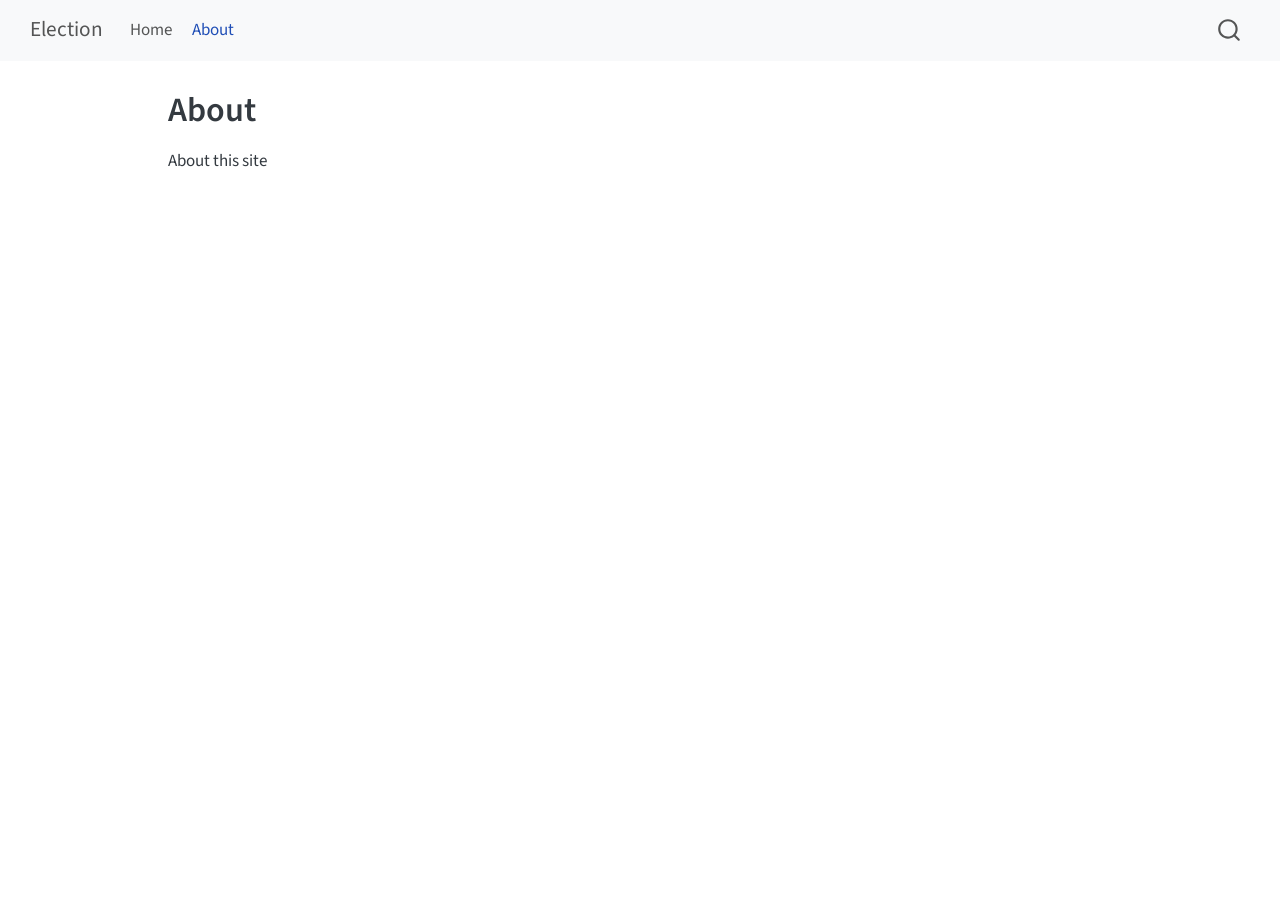
==== about.html @ cf4be421 "Publish Quarto website" ====
<!DOCTYPE html>
<html xmlns="http://www.w3.org/1999/xhtml" lang="en" xml:lang="en"><head>

<meta charset="utf-8">
<meta name="generator" content="quarto-1.10.19">

<meta name="viewport" content="width=device-width, initial-scale=1.0, user-scalable=yes">


<title>About – Election</title>
<style>
/* Default styles provided by pandoc.
** See https://pandoc.org/MANUAL.html#variables-for-html for config info.
*/
span.smallcaps{font-variant: small-caps;}
div.columns{display: flex; gap: 1.5em;}
div.column{flex: auto;}
@media screen {
div.columns{gap: min(4vw, 1.5em);}
div.column{overflow-x: auto;}
}
div.hanging-indent{margin-left: 1.5em; text-indent: -1.5em;}
ul.task-list{list-style: none;}
ul.task-list li input[type="checkbox"] {
  width: 0.8em;
  margin: 0 0.8em 0.2em -1em; /* quarto-specific, see https://github.com/quarto-dev/quarto-cli/issues/4556 */ 
  vertical-align: middle;
}
</style>


<script src="site_libs/quarto-nav/quarto-nav.js"></script>
<script src="site_libs/quarto-nav/headroom.min.js"></script>
<script src="site_libs/clipboard/clipboard.min.js"></script>
<script src="site_libs/quarto-search/autocomplete.umd.js"></script>
<script src="site_libs/quarto-search/fuse.min.js"></script>
<script src="site_libs/quarto-search/quarto-search.js"></script>
<meta name="quarto:offset" content="./">
<script src="site_libs/quarto-html/quarto.js" type="module"></script>
<script src="site_libs/quarto-html/tabsets/tabsets.js" type="module"></script>
<script src="site_libs/quarto-html/popper.min.js"></script>
<script src="site_libs/quarto-html/tippy.umd.min.js"></script>
<script src="site_libs/quarto-html/anchor.min.js"></script>
<link href="site_libs/quarto-html/tippy.css" rel="stylesheet">
<link href="site_libs/quarto-html/quarto-syntax-highlighting-bf27225e3a48a9273f3daa8f8e829971.css" rel="stylesheet" id="quarto-text-highlighting-styles">
<script src="site_libs/bootstrap/bootstrap.min.js"></script>
<link href="site_libs/bootstrap/bootstrap-icons.css" rel="stylesheet">
<link href="site_libs/bootstrap/bootstrap-977607561cd60f84a551947bb62c3781.min.css" rel="stylesheet" append-hash="true" id="quarto-bootstrap" data-mode="light">
<script id="quarto-search-options" type="application/json">{
  "location": "navbar",
  "copy-button": false,
  "collapse-after": 3,
  "panel-placement": "end",
  "type": "overlay",
  "limit": 50,
  "keyboard-shortcut": [
    "f",
    "/",
    "s"
  ],
  "show-item-context": false,
  "language": {
    "search-no-results-text": "No results",
    "search-matching-documents-text": "matching documents",
    "search-copy-link-title": "Copy link to search",
    "search-hide-matches-text": "Hide additional matches",
    "search-more-match-text": "more match in this document",
    "search-more-matches-text": "more matches in this document",
    "search-clear-button-title": "Clear",
    "search-text-placeholder": "",
    "search-detached-cancel-button-title": "Cancel",
    "search-submit-button-title": "Submit",
    "search-label": "Search"
  }
}</script>


<link rel="stylesheet" href="styles.css">
</head>

<body class="nav-fixed quarto-light">

<div id="quarto-search-results"></div>
  <header id="quarto-header" class="headroom fixed-top">
    <nav class="navbar navbar-expand-lg " data-bs-theme="dark">
      <div class="navbar-container container-fluid">
      <div class="navbar-brand-container mx-auto">
    <a class="navbar-brand" href="./index.html">
    <span class="navbar-title">Election</span>
    </a>
  </div>
            <div id="quarto-search" class="" title="Search"></div>
          <button class="navbar-toggler" type="button" data-bs-toggle="collapse" data-bs-target="#navbarCollapse" aria-controls="navbarCollapse" role="menu" aria-expanded="false" aria-label="Toggle navigation" onclick="if (window.quartoToggleHeadroom) { window.quartoToggleHeadroom(); }">
  <span class="navbar-toggler-icon"></span>
</button>
          <div class="collapse navbar-collapse" id="navbarCollapse">
            <ul class="navbar-nav navbar-nav-scroll me-auto">
  <li class="nav-item">
    <a class="nav-link" href="./index.html"> 
<span class="menu-text">Home</span></a>
  </li>  
  <li class="nav-item">
    <a class="nav-link active" href="./about.html" aria-current="page"> 
<span class="menu-text">About</span></a>
  </li>  
</ul>
          </div> <!-- /navcollapse -->
            <div class="quarto-navbar-tools">
</div>
      </div> <!-- /container-fluid -->
    </nav>
</header>
<!-- content -->
<div id="quarto-content" class="quarto-container page-columns page-rows-contents page-layout-article page-navbar">
<!-- sidebar -->
<!-- margin-sidebar -->
    <div id="quarto-margin-sidebar" class="sidebar margin-sidebar zindex-bottom">
        
    </div>
<!-- main -->
<main class="content" id="quarto-document-content">

<header id="title-block-header" class="quarto-title-block default">
<div class="quarto-title">
<h1 class="title">About</h1>
</div>



<div class="quarto-title-meta">

    
  
    
  </div>
  


</header>


<p>About this site</p>



</main> <!-- /main -->
<script id="quarto-html-after-body" type="application/javascript">
  window.document.addEventListener("DOMContentLoaded", function (event) {
    const icon = "";
    const anchorJS = new window.AnchorJS();
    anchorJS.options = {
      placement: 'right',
      icon: icon
    };
    anchorJS.add('.anchored');
    const isCodeAnnotation = (el) => {
      for (const clz of el.classList) {
        if (clz.startsWith('code-annotation-')) {                     
          return true;
        }
      }
      return false;
    }
    const onCopySuccess = function(e) {
      // button target
      const button = e.trigger;
      // don't keep focus
      button.blur();
      // flash "checked"
      button.classList.add('code-copy-button-checked');
      var currentTitle = button.getAttribute("title");
      button.setAttribute("title", "Copied!");
      let tooltip;
      if (window.bootstrap) {
        button.setAttribute("data-bs-toggle", "tooltip");
        button.setAttribute("data-bs-placement", "left");
        button.setAttribute("data-bs-title", "Copied!");
        tooltip = new bootstrap.Tooltip(button, 
          { trigger: "manual", 
            customClass: "code-copy-button-tooltip",
            offset: [0, -8]});
        tooltip.show();    
      }
      setTimeout(function() {
        if (tooltip) {
          tooltip.hide();
          button.removeAttribute("data-bs-title");
          button.removeAttribute("data-bs-toggle");
          button.removeAttribute("data-bs-placement");
        }
        button.setAttribute("title", currentTitle);
        button.classList.remove('code-copy-button-checked');
      }, 1000);
      // clear code selection
      e.clearSelection();
    }
    const getTextToCopy = function(trigger) {
      const outerScaffold = trigger.parentElement.cloneNode(true);
      const codeEl = outerScaffold.querySelector('code');
      for (const childEl of codeEl.children) {
        if (isCodeAnnotation(childEl)) {
          childEl.remove();
        }
      }
      return codeEl.innerText;
    }
    const clipboard = new window.ClipboardJS('.code-copy-button:not([data-in-quarto-modal])', {
      text: getTextToCopy
    });
    clipboard.on('success', onCopySuccess);
    if (window.document.getElementById('quarto-embedded-source-code-modal')) {
      const clipboardModal = new window.ClipboardJS('.code-copy-button[data-in-quarto-modal]', {
        text: getTextToCopy,
        container: window.document.getElementById('quarto-embedded-source-code-modal')
      });
      clipboardModal.on('success', onCopySuccess);
    }
      var localhostRegex = new RegExp(/^(?:http|https):\/\/localhost\:?[0-9]*\//);
      var mailtoRegex = new RegExp(/^mailto:/);
        var filterRegex = new RegExp('/' + window.location.host + '/');
      var isInternal = (href) => {
          return filterRegex.test(href) || localhostRegex.test(href) || mailtoRegex.test(href);
      }
      // Inspect non-navigation links and adorn them if external
     var links = window.document.querySelectorAll('a[href]:not(.nav-link):not(.navbar-brand):not(.toc-action):not(.sidebar-link):not(.sidebar-item-toggle):not(.pagination-link):not(.no-external):not([aria-hidden]):not(.dropdown-item):not(.quarto-navigation-tool):not(.about-link)');
      for (var i=0; i<links.length; i++) {
        const link = links[i];
        if (!isInternal(link.href)) {
          // undo the damage that might have been done by quarto-nav.js in the case of
          // links that we want to consider external
          if (link.dataset.originalHref !== undefined) {
            link.href = link.dataset.originalHref;
          }
        }
      }
    function tippyHover(el, contentFn, onTriggerFn, onUntriggerFn) {
      const config = {
        allowHTML: true,
        maxWidth: 500,
        delay: 100,
        arrow: false,
        appendTo: function(el) {
            return el.parentElement;
        },
        interactive: true,
        interactiveBorder: 10,
        theme: 'quarto',
        placement: 'bottom-start',
      };
      if (contentFn) {
        config.content = contentFn;
      }
      if (onTriggerFn) {
        config.onTrigger = onTriggerFn;
      }
      if (onUntriggerFn) {
        config.onUntrigger = onUntriggerFn;
      }
      window.tippy(el, config); 
    }
    const noterefs = window.document.querySelectorAll('a[role="doc-noteref"]');
    for (var i=0; i<noterefs.length; i++) {
      const ref = noterefs[i];
      tippyHover(ref, function() {
        // use id or data attribute instead here
        let href = ref.getAttribute('data-footnote-href') || ref.getAttribute('href');
        try { href = new URL(href).hash; } catch {}
        const id = href.replace(/^#\/?/, "");
        const note = window.document.getElementById(id);
        if (note) {
          return note.innerHTML;
        } else {
          return "";
        }
      });
    }
    const xrefs = window.document.querySelectorAll('a.quarto-xref');
    const processXRef = (id, note) => {
      // Strip column container classes
      const stripColumnClz = (el) => {
        el.classList.remove("page-full", "page-columns");
        if (el.children) {
          for (const child of el.children) {
            stripColumnClz(child);
          }
        }
      }
      stripColumnClz(note)
      if (id === null || id.startsWith('sec-')) {
        // Special case sections, only their first couple elements
        const container = document.createElement("div");
        if (note.children && note.children.length > 2) {
          container.appendChild(note.children[0].cloneNode(true));
          for (let i = 1; i < note.children.length; i++) {
            const child = note.children[i];
            if (child.tagName === "P" && child.innerText === "") {
              continue;
            } else {
              container.appendChild(child.cloneNode(true));
              break;
            }
          }
          if (window.Quarto?.typesetMath) {
            window.Quarto.typesetMath(container);
          }
          return container.innerHTML
        } else {
          if (window.Quarto?.typesetMath) {
            window.Quarto.typesetMath(note);
          }
          return note.innerHTML;
        }
      } else {
        // Remove any anchor links if they are present
        const anchorLink = note.querySelector('a.anchorjs-link');
        if (anchorLink) {
          anchorLink.remove();
        }
        if (window.Quarto?.typesetMath) {
          window.Quarto.typesetMath(note);
        }
        if (note.classList.contains("callout")) {
          return note.outerHTML;
        } else {
          return note.innerHTML;
        }
      }
    }
    for (var i=0; i<xrefs.length; i++) {
      const xref = xrefs[i];
      tippyHover(xref, undefined, function(instance) {
        instance.disable();
        let url = xref.getAttribute('href');
        let hash = undefined; 
        if (url.startsWith('#')) {
          hash = url;
        } else {
          try { hash = new URL(url).hash; } catch {}
        }
        if (hash) {
          const id = hash.replace(/^#\/?/, "");
          const note = window.document.getElementById(id);
          if (note !== null) {
            try {
              const html = processXRef(id, note.cloneNode(true));
              instance.setContent(html);
            } finally {
              instance.enable();
              instance.show();
            }
          } else {
            // See if we can fetch this
            fetch(url.split('#')[0])
            .then(res => res.text())
            .then(html => {
              const parser = new DOMParser();
              const htmlDoc = parser.parseFromString(html, "text/html");
              const note = htmlDoc.getElementById(id);
              if (note !== null) {
                const html = processXRef(id, note);
                instance.setContent(html);
              } 
            }).finally(() => {
              instance.enable();
              instance.show();
            });
          }
        } else {
          // See if we can fetch a full url (with no hash to target)
          // This is a special case and we should probably do some content thinning / targeting
          fetch(url)
          .then(res => res.text())
          .then(html => {
            const parser = new DOMParser();
            const htmlDoc = parser.parseFromString(html, "text/html");
            const note = htmlDoc.querySelector('main.content');
            if (note !== null) {
              // This should only happen for chapter cross references
              // (since there is no id in the URL)
              // remove the first header
              if (note.children.length > 0 && note.children[0].tagName === "HEADER") {
                note.children[0].remove();
              }
              const html = processXRef(null, note);
              instance.setContent(html);
            } 
          }).finally(() => {
            instance.enable();
            instance.show();
          });
        }
      }, function(instance) {
      });
    }
        let selectedAnnoteEl;
        const selectorForAnnotation = ( cell, annotation) => {
          let cellAttr = 'data-code-cell="' + cell + '"';
          let lineAttr = 'data-code-annotation="' +  annotation + '"';
          const selector = 'span[' + cellAttr + '][' + lineAttr + ']';
          return selector;
        }
        const selectCodeLines = (annoteEl) => {
          const doc = window.document;
          const targetCell = annoteEl.getAttribute("data-target-cell");
          const targetAnnotation = annoteEl.getAttribute("data-target-annotation");
          const annoteSpan = window.document.querySelector(selectorForAnnotation(targetCell, targetAnnotation));
          const lines = annoteSpan.getAttribute("data-code-lines").split(",");
          const lineIds = lines.map((line) => {
            return targetCell + "-" + line;
          })
          let top = null;
          let height = null;
          let parent = null;
          if (lineIds.length > 0) {
              //compute the position of the single el (top and bottom and make a div)
              const el = window.document.getElementById(lineIds[0]);
              top = el.offsetTop;
              height = el.offsetHeight;
              parent = el.parentElement.parentElement;
            if (lineIds.length > 1) {
              const lastEl = window.document.getElementById(lineIds[lineIds.length - 1]);
              const bottom = lastEl.offsetTop + lastEl.offsetHeight;
              height = bottom - top;
            }
            if (top !== null && height !== null && parent !== null) {
              // cook up a div (if necessary) and position it 
              let div = window.document.getElementById("code-annotation-line-highlight");
              if (div === null) {
                div = window.document.createElement("div");
                div.setAttribute("id", "code-annotation-line-highlight");
                div.style.position = 'absolute';
                parent.appendChild(div);
              }
              div.style.top = top - 2 + "px";
              div.style.height = height + 4 + "px";
              div.style.left = 0;
              let gutterDiv = window.document.getElementById("code-annotation-line-highlight-gutter");
              if (gutterDiv === null) {
                gutterDiv = window.document.createElement("div");
                gutterDiv.setAttribute("id", "code-annotation-line-highlight-gutter");
                gutterDiv.style.position = 'absolute';
                const codeCell = window.document.getElementById(targetCell);
                const gutter = codeCell.querySelector('.code-annotation-gutter');
                gutter.appendChild(gutterDiv);
              }
              gutterDiv.style.top = top - 2 + "px";
              gutterDiv.style.height = height + 4 + "px";
            }
            selectedAnnoteEl = annoteEl;
          }
        };
        const unselectCodeLines = () => {
          const elementsIds = ["code-annotation-line-highlight", "code-annotation-line-highlight-gutter"];
          elementsIds.forEach((elId) => {
            const div = window.document.getElementById(elId);
            if (div) {
              div.remove();
            }
          });
          selectedAnnoteEl = undefined;
        };
          // Handle positioning of the toggle
      window.addEventListener(
        "resize",
        throttle(() => {
          elRect = undefined;
          if (selectedAnnoteEl) {
            selectCodeLines(selectedAnnoteEl);
          }
        }, 10)
      );
      function throttle(fn, ms) {
      let throttle = false;
      let timer;
        return (...args) => {
          if(!throttle) { // first call gets through
              fn.apply(this, args);
              throttle = true;
          } else { // all the others get throttled
              if(timer) clearTimeout(timer); // cancel #2
              timer = setTimeout(() => {
                fn.apply(this, args);
                timer = throttle = false;
              }, ms);
          }
        };
      }
        // Attach click handler to the DT
        const annoteDls = window.document.querySelectorAll('dt[data-target-cell]');
        for (const annoteDlNode of annoteDls) {
          annoteDlNode.addEventListener('click', (event) => {
            const clickedEl = event.target;
            if (clickedEl !== selectedAnnoteEl) {
              unselectCodeLines();
              const activeEl = window.document.querySelector('dt[data-target-cell].code-annotation-active');
              if (activeEl) {
                activeEl.classList.remove('code-annotation-active');
              }
              selectCodeLines(clickedEl);
              clickedEl.classList.add('code-annotation-active');
            } else {
              // Unselect the line
              unselectCodeLines();
              clickedEl.classList.remove('code-annotation-active');
            }
          });
        }
    const findCites = (el) => {
      const parentEl = el.parentElement;
      if (parentEl) {
        const cites = parentEl.dataset.cites;
        if (cites) {
          return {
            el,
            cites: cites.split(' ')
          };
        } else {
          return findCites(el.parentElement)
        }
      } else {
        return undefined;
      }
    };
    var bibliorefs = window.document.querySelectorAll('a[role="doc-biblioref"]');
    for (var i=0; i<bibliorefs.length; i++) {
      const ref = bibliorefs[i];
      const citeInfo = findCites(ref);
      if (citeInfo) {
        tippyHover(citeInfo.el, function() {
          var popup = window.document.createElement('div');
          citeInfo.cites.forEach(function(cite) {
            var citeDiv = window.document.createElement('div');
            citeDiv.classList.add('hanging-indent');
            citeDiv.classList.add('csl-entry');
            var biblioDiv = window.document.getElementById('ref-' + cite);
            if (biblioDiv) {
              citeDiv.innerHTML = biblioDiv.innerHTML;
            }
            popup.appendChild(citeDiv);
          });
          return popup.innerHTML;
        });
      }
    }
  });
  </script>
</div> <!-- /content -->




</body></html>
---- site_libs/quarto-html/tippy.css ----
.tippy-box[data-animation=fade][data-state=hidden]{opacity:0}[data-tippy-root]{max-width:calc(100vw - 10px)}.tippy-box{position:relative;background-color:#333;color:#fff;border-radius:4px;font-size:14px;line-height:1.4;white-space:normal;outline:0;transition-property:transform,visibility,opacity}.tippy-box[data-placement^=top]>.tippy-arrow{bottom:0}.tippy-box[data-placement^=top]>.tippy-arrow:before{bottom:-7px;left:0;border-width:8px 8px 0;border-top-color:initial;transform-origin:center top}.tippy-box[data-placement^=bottom]>.tippy-arrow{top:0}.tippy-box[data-placement^=bottom]>.tippy-arrow:before{top:-7px;left:0;border-width:0 8px 8px;border-bottom-color:initial;transform-origin:center bottom}.tippy-box[data-placement^=left]>.tippy-arrow{right:0}.tippy-box[data-placement^=left]>.tippy-arrow:before{border-width:8px 0 8px 8px;border-left-color:initial;right:-7px;transform-origin:center left}.tippy-box[data-placement^=right]>.tippy-arrow{left:0}.tippy-box[data-placement^=right]>.tippy-arrow:before{left:-7px;border-width:8px 8px 8px 0;border-right-color:initial;transform-origin:center right}.tippy-box[data-inertia][data-state=visible]{transition-timing-function:cubic-bezier(.54,1.5,.38,1.11)}.tippy-arrow{width:16px;height:16px;color:#333}.tippy-arrow:before{content:"";position:absolute;border-color:transparent;border-style:solid}.tippy-content{position:relative;padding:5px 9px;z-index:1}
---- site_libs/quarto-html/quarto-syntax-highlighting-bf27225e3a48a9273f3daa8f8e829971.css ----
/* quarto syntax highlight colors */
:root {
  --quarto-hl-ot-color: #003B4F;
  --quarto-hl-at-color: #657422;
  --quarto-hl-ss-color: #20794D;
  --quarto-hl-an-color: #5E5E5E;
  --quarto-hl-fu-color: #4758AB;
  --quarto-hl-st-color: #20794D;
  --quarto-hl-cf-color: #003B4F;
  --quarto-hl-op-color: #5E5E5E;
  --quarto-hl-er-color: #AD0000;
  --quarto-hl-bn-color: #AD0000;
  --quarto-hl-al-color: #AD0000;
  --quarto-hl-va-color: #111111;
  --quarto-hl-bu-color: inherit;
  --quarto-hl-ex-color: inherit;
  --quarto-hl-pp-color: #AD0000;
  --quarto-hl-in-color: #5E5E5E;
  --quarto-hl-vs-color: #20794D;
  --quarto-hl-wa-color: #5E5E5E;
  --quarto-hl-do-color: #5E5E5E;
  --quarto-hl-im-color: #00769E;
  --quarto-hl-ch-color: #20794D;
  --quarto-hl-dt-color: #AD0000;
  --quarto-hl-fl-color: #AD0000;
  --quarto-hl-co-color: #5E5E5E;
  --quarto-hl-cv-color: #5E5E5E;
  --quarto-hl-cn-color: #8f5902;
  --quarto-hl-sc-color: #5E5E5E;
  --quarto-hl-dv-color: #AD0000;
  --quarto-hl-kw-color: #003B4F;
}

/* other quarto variables */
:root {
  --quarto-font-monospace: SFMono-Regular, Menlo, Monaco, Consolas, "Liberation Mono", "Courier New", monospace;
}

/* syntax highlight based on Pandoc's rules */
pre > code.sourceCode > span {
  color: #003B4F;
}

code.sourceCode > span {
  color: #003B4F;
}

div.sourceCode,
div.sourceCode pre.sourceCode {
  color: #003B4F;
}

/* Normal */
code span {
  color: #003B4F;
}

/* Alert */
code span.al {
  color: #AD0000;
  font-style: inherit;
}

/* Annotation */
code span.an {
  color: #5E5E5E;
  font-style: inherit;
}

/* Attribute */
code span.at {
  color: #657422;
  font-style: inherit;
}

/* BaseN */
code span.bn {
  color: #AD0000;
  font-style: inherit;
}

/* BuiltIn */
code span.bu {
  font-style: inherit;
}

/* ControlFlow */
code span.cf {
  color: #003B4F;
  font-weight: bold;
  font-style: inherit;
}

/* Char */
code span.ch {
  color: #20794D;
  font-style: inherit;
}

/* Constant */
code span.cn {
  color: #8f5902;
  font-style: inherit;
}

/* Comment */
code span.co {
  color: #5E5E5E;
  font-style: inherit;
}

/* CommentVar */
code span.cv {
  color: #5E5E5E;
  font-style: italic;
}

/* Documentation */
code span.do {
  color: #5E5E5E;
  font-style: italic;
}

/* DataType */
code span.dt {
  color: #AD0000;
  font-style: inherit;
}

/* DecVal */
code span.dv {
  color: #AD0000;
  font-style: inherit;
}

/* Error */
code span.er {
  color: #AD0000;
  font-style: inherit;
}

/* Extension */
code span.ex {
  font-style: inherit;
}

/* Float */
code span.fl {
  color: #AD0000;
  font-style: inherit;
}

/* Function */
code span.fu {
  color: #4758AB;
  font-style: inherit;
}

/* Import */
code span.im {
  color: #00769E;
  font-style: inherit;
}

/* Information */
code span.in {
  color: #5E5E5E;
  font-style: inherit;
}

/* Keyword */
code span.kw {
  color: #003B4F;
  font-weight: bold;
  font-style: inherit;
}

/* Operator */
code span.op {
  color: #5E5E5E;
  font-style: inherit;
}

/* Other */
code span.ot {
  color: #003B4F;
  font-style: inherit;
}

/* Preprocessor */
code span.pp {
  color: #AD0000;
  font-style: inherit;
}

/* SpecialChar */
code span.sc {
  color: #5E5E5E;
  font-style: inherit;
}

/* SpecialString */
code span.ss {
  color: #20794D;
  font-style: inherit;
}

/* String */
code span.st {
  color: #20794D;
  font-style: inherit;
}

/* Variable */
code span.va {
  color: #111111;
  font-style: inherit;
}

/* VerbatimString */
code span.vs {
  color: #20794D;
  font-style: inherit;
}

/* Warning */
code span.wa {
  color: #5E5E5E;
  font-style: italic;
}

.prevent-inlining {
  content: "</";
}

/*# sourceMappingURL=8be38f48d34c45af72792cbd699585e7.css.map */
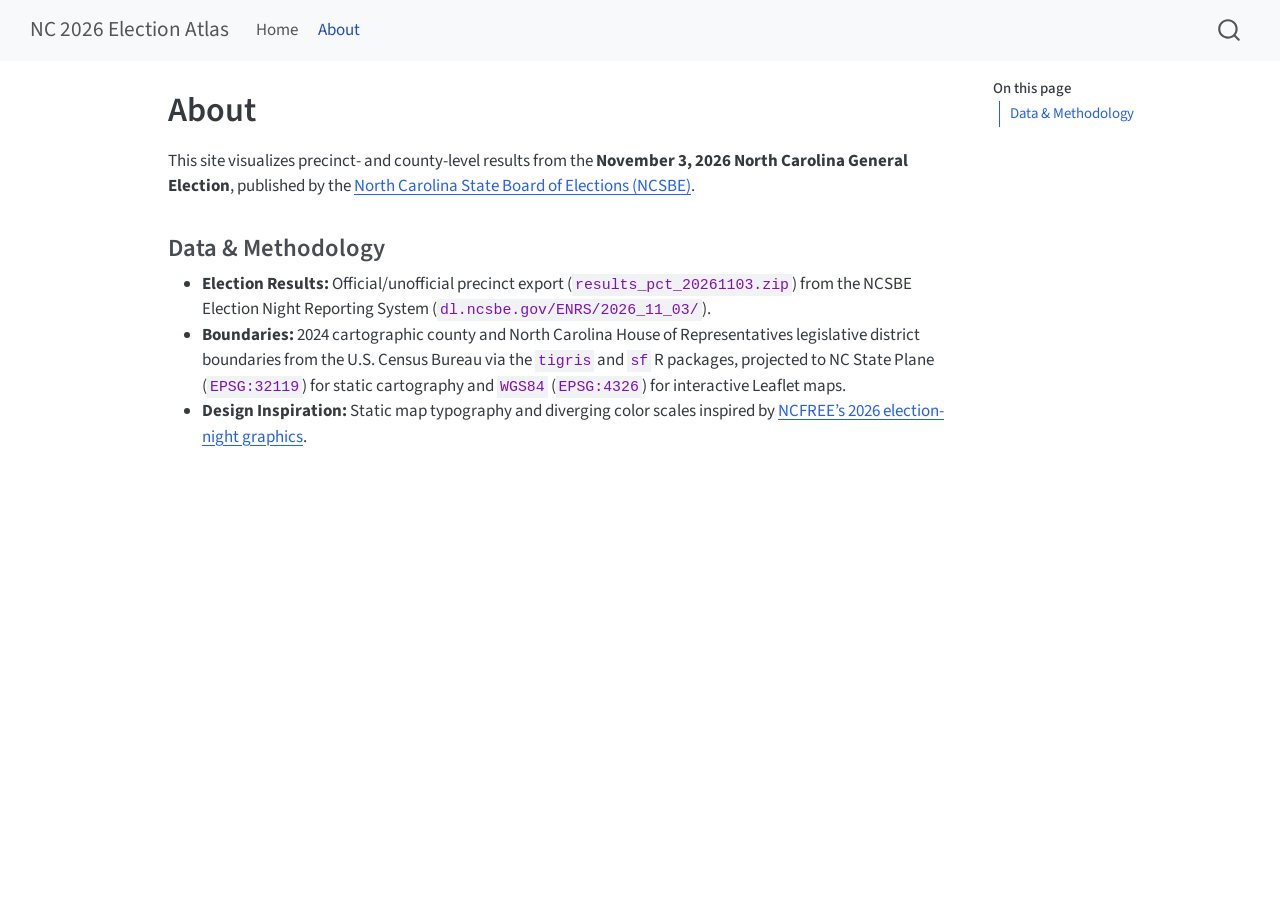
==== commit 62d7bd5b: "Built site for gh-pages" ====
--- a/about.html
+++ b/about.html
@@ -7,7 +7,7 @@
 <meta name="viewport" content="width=device-width, initial-scale=1.0, user-scalable=yes">
 
 
-<title>About – Election</title>
+<title>About – NC 2026 Election Atlas</title>
 <style>
 /* Default styles provided by pandoc.
 ** See https://pandoc.org/MANUAL.html#variables-for-html for config info.
@@ -86,7 +86,7 @@
       <div class="navbar-container container-fluid">
       <div class="navbar-brand-container mx-auto">
     <a class="navbar-brand" href="./index.html">
-    <span class="navbar-title">Election</span>
+    <span class="navbar-title">NC 2026 Election Atlas</span>
     </a>
   </div>
             <div id="quarto-search" class="" title="Search"></div>
@@ -114,8 +114,14 @@
 <div id="quarto-content" class="quarto-container page-columns page-rows-contents page-layout-article page-navbar">
 <!-- sidebar -->
 <!-- margin-sidebar -->
-    <div id="quarto-margin-sidebar" class="sidebar margin-sidebar zindex-bottom">
-        
+    <div id="quarto-margin-sidebar" class="sidebar margin-sidebar">
+        <nav id="TOC" role="doc-toc" class="toc-active">
+    <h2 id="toc-title">On this page</h2>
+   
+  <ul>
+  <li><a href="#data-methodology" id="toc-data-methodology" class="nav-link active" data-scroll-target="#data-methodology">Data &amp; Methodology</a></li>
+  </ul>
+</nav>
     </div>
 <!-- main -->
 <main class="content" id="quarto-document-content">
@@ -139,9 +145,17 @@
 </header>
 
 
-<p>About this site</p>
-
-
+<p>This site visualizes precinct- and county-level results from the <strong>November 3, 2026 North Carolina General Election</strong>, published by the <a href="https://www.ncsbe.gov/results-data/election-results/historical-election-results-data">North Carolina State Board of Elections (NCSBE)</a>.</p>
+<section id="data-methodology" class="level3">
+<h3 class="anchored" data-anchor-id="data-methodology">Data &amp; Methodology</h3>
+<ul>
+<li><strong>Election Results:</strong> Official/unofficial precinct export (<code>results_pct_20261103.zip</code>) from the NCSBE Election Night Reporting System (<code>dl.ncsbe.gov/ENRS/2026_11_03/</code>).</li>
+<li><strong>Boundaries:</strong> 2024 cartographic county and North Carolina House of Representatives legislative district boundaries from the U.S. Census Bureau via the <code>tigris</code> and <code>sf</code> R packages, projected to NC State Plane (<code>EPSG:32119</code>) for static cartography and <code>WGS84</code> (<code>EPSG:4326</code>) for interactive Leaflet maps.</li>
+<li><strong>Design Inspiration:</strong> Static map typography and diverging color scales inspired by <a href="https://ncfree.org/2026/11/election-night-2026-the-extended-cut/">NCFREE’s 2026 election-night graphics</a>.</li>
+</ul>
+
+
+</section>
 
 </main> <!-- /main -->
 <script id="quarto-html-after-body" type="application/javascript">
@@ -217,7 +231,7 @@
     }
       var localhostRegex = new RegExp(/^(?:http|https):\/\/localhost\:?[0-9]*\//);
       var mailtoRegex = new RegExp(/^mailto:/);
-        var filterRegex = new RegExp('/' + window.location.host + '/');
+        var filterRegex = new RegExp("https:\/\/ichandler30-source\.github\.io\/elections\/");
       var isInternal = (href) => {
           return filterRegex.test(href) || localhostRegex.test(href) || mailtoRegex.test(href);
       }
--- a/styles.css
+++ b/styles.css
@@ -0,0 +1,71 @@
+/* Clean editorial styling for the Election Atlas */
+.atlas-kpis {
+  display: grid;
+  grid-template-columns: repeat(auto-fit, minmax(195px, 1fr));
+  gap: 0.85rem;
+  margin: 1rem 0 1.25rem 0;
+}
+
+.kpi-card {
+  background: #f8fafc;
+  border: 1px solid #e2e8f0;
+  border-left: 4px solid #0e3f7a;
+  border-radius: 8px;
+  padding: 0.75rem 1rem;
+}
+
+.kpi-card.purple {
+  border-left-color: #7b2cbf;
+}
+
+.kpi-card.house {
+  border-left-color: #1d6fa5;
+}
+
+.kpi-card.turnout {
+  border-left-color: #334155;
+}
+
+.kpi-value {
+  font-size: 1.45rem;
+  font-weight: 700;
+  color: #0f172a;
+  line-height: 1.15;
+}
+
+.kpi-label {
+  font-size: 0.8rem;
+  text-transform: uppercase;
+  letter-spacing: 0.04em;
+  color: #64748b;
+  margin-top: 0.2rem;
+}
+
+.map-legend-strip {
+  display: flex;
+  flex-wrap: wrap;
+  gap: 0.6rem 1.4rem;
+  align-items: center;
+  background: #f8fafc;
+  border: 1px solid #e2e8f0;
+  border-radius: 8px;
+  padding: 0.6rem 0.95rem;
+  margin-top: 0.65rem;
+  font-size: 0.82rem;
+  color: #334155;
+}
+
+.legend-dot {
+  display: inline-block;
+  width: 11px;
+  height: 11px;
+  border-radius: 2px;
+  margin-right: 5px;
+  vertical-align: -1px;
+}
+
+.leaflet-container {
+  border-radius: 10px;
+  border: 1px solid #cbd5e1;
+  box-shadow: 0 4px 14px rgba(15, 23, 42, 0.06);
+}
